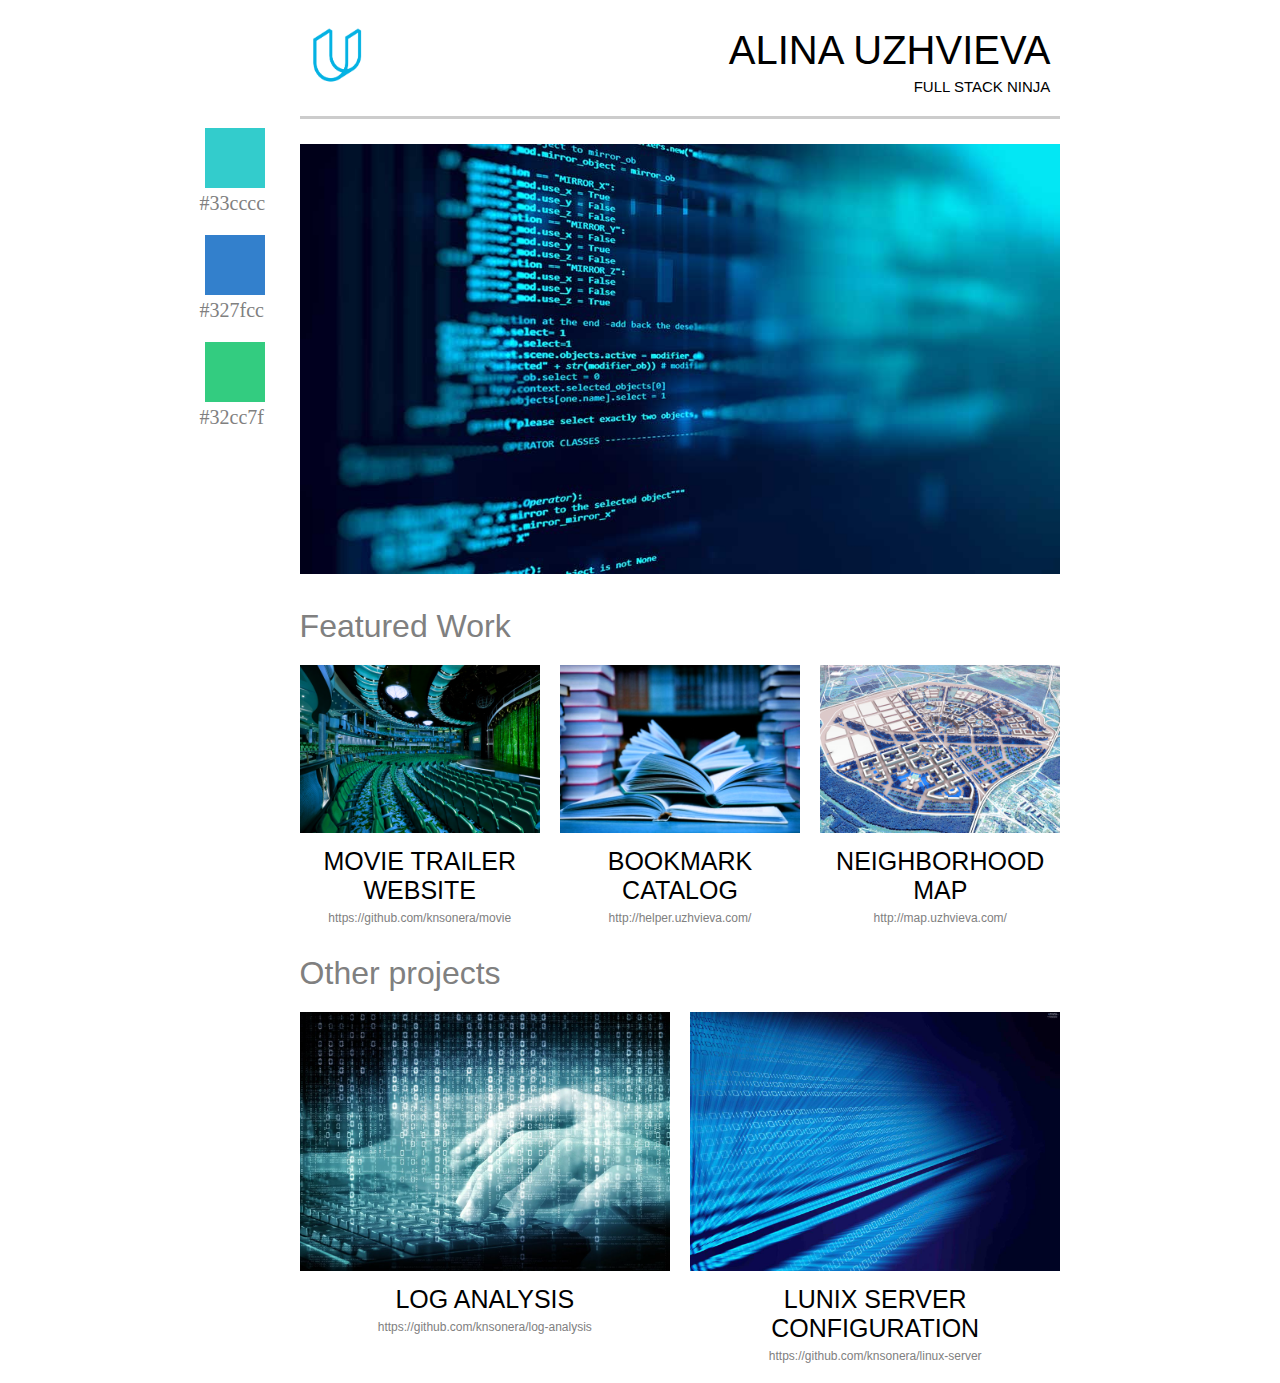
==== templates/index.html @ 1564e32f "removed redundant files" ====
<!DOCTYPE html>
<html lang="en">

<head>
  <meta charset="utf-8">
  <meta http-equiv="X-UA-Compatible" content="IE=edge">
  <meta name="viewport" content="width=device-width,initial-scale=1">
  <title>Portfolio</title>
  <link href="https://fonts.googleapis.com/css?family=Roboto:300,400,500"
    rel="stylesheet" type="text/css">
  <link rel="stylesheet" type="text/css" href="../static/css/style.css">
  <link rel="stylesheet" type="text/css" href="../static/css/responsive.css">
</head>

<body>
  <aside class="colors">
    <ul class="colors__inner">
      <li class="colors__next">
        <img class="colors__next__image" src="../static/images/cyan.png" alt="Cyan">
        <span class="colors__next__code">#33cccc</span>
      </li>
      <li class="colors__next">
        <img class="colors__next__image" src="../static/images/blue.png" alt="Blue">
        <span class="colors__next__code">#327fcc</span>
      </li>
      <li class="colors__next">
        <img class="colors__next__image" src="../static/images/green.png" alt="Green">
        <span class="colors__next__code">#32cc7f</span>
      </li>
    </ul>
  </aside>

  <main>
    <header>
      <div class="header__inner">
        <img class="header__logo" src="../static/images/udacity_mark.png" alt="Udacity">
        <div class="header__title">
          <h1 class="header__fullname">Alina Uzhvieva</h1>
          <h4 class="header__jobtitle">Full Stack Ninja</h4>
        </div>
      </div>
    </header>

    <hr>

    <figure>
      <img class="main__image" src="../static/images/coding.jpg" alt="Coding Image">
    </figure>

    <section class="featured">
      <h3 class="featured__title">Featured Work</h3>
      <div class="featured__grid">
        <div class="featured__tile__first">
          <img class="featured__tile__image" src="../static/images/movie.png"
            alt="Project 1">
          <h2 class="featured__tile__name">Movie Trailer Website</h2>
          <p class="featured__tile__url">
            <a href="https://github.com/knsonera/movie">
              https://github.com/knsonera/movie
            </a>
          </p>
        </div>
        <div class=featured__tile>
          <img class="featured__tile__image" src="../static/images/catalog.png"
            alt="Project 2">
          <h2 class="featured__tile__name">Bookmark Catalog</h2>
          <p class="featured__tile__url">
            <a href="http://helper.uzhvieva.com/">
              http://helper.uzhvieva.com/
            </a>
          </p>
        </div>
        <div class=featured__tile>
          <img class="featured__tile__image" src="../static/images/neighborhood.png"
            alt="Project 3">
          <h2 class="featured__tile__name">Neighborhood Map</h2>
          <p class="featured__tile__url">
            <a href="http://map.uzhvieva.com/">
              http://map.uzhvieva.com/
            </a>
          </p>
        </div>
      </div>
      <br>
      <h3 class="featured__title">Other projects</h3>
      <div class="featured__grid">
        <div class="featured__tile__first">
          <img class="featured__tile__image" src="../static/images/code1.png"
            alt="Project 1">
          <h2 class="featured__tile__name">Log Analysis</h2>
          <p class="featured__tile__url">
            <a href="https://github.com/knsonera/log-analysis">
              https://github.com/knsonera/log-analysis
            </a>
          </p>
        </div>
        <div class="featured__tile">
          <img class="featured__tile__image" src="../static/images/code2.png"
            alt="Project 1">
          <h2 class="featured__tile__name">Lunix Server Configuration</h2>
          <p class="featured__tile__url">
            <a href="https://github.com/knsonera/linux-server">
              https://github.com/knsonera/linux-server
            </a>
          </p>
        </div>
      </div>
    </section>

  </main>
</body>
</html>
---- static/css/style.css ----
/*
 *
 * Basic tag styles
 *
 */

body {
  width: 99%;
  display: flex;
  flex-wrap: wrap;
}

h1, h2, h3, h4, h5 {
  margin: 0;
  width: 100%;
}

section, div, main, figure, aside {
  box-sizing: border-box;
}

header {
  height: 100px;
}

main {
  width:80%;
}

figure {
  margin: 0;
}

ul {
  list-style: none;
  padding: 0;
  margin: 0;
}

hr {
  display: block;
  height: 5px;
  border: 0;
  border-top: 3px solid #ccc;
  padding: 0;
  margin-bottom: 20px;
  clear: both;
}

a {
  text-decoration: none;
  color: grey;
}

a:hover {
  cursor: pointer;
}

/*
 *
 * Sidebar with RGB-colors
 *
 */

.colors {
  height: 100%;
  width: 10%; /*Splitting space between sidebar and main section*/
  float:right;
  z-index: 1;
  top: 0;
  left: 0;
  padding-top: 120px; /*Aligning with main section*/
  margin-left: 30px;
  margin-right: 10px;
}

.colors__inner {
  display: inline-block;
}

.colors__next {
  margin-bottom: 20px;
}

.colors__next__image {
  width: 60px;
  height: 60px;
  margin-left: 10px;
}

.colors__next__code {
  display: block;
  margin-left: 5px;
  font-size: 1.25em;
  color: grey;
}

/*
 *
 * Header
 *
 */

.header__inner {
  width: 100%;
  display:flex;
  height:70px;
  align-items:flex-end; /*Title positioned at the right side of header*/
  font-family:Arial;
  padding-right: 10px;
}

.header__logo {
  height: 70px;
  width: 75px;
  margin-right:auto;
  align-self: center;
  padding-top: 25px;
}

.header__title {
  margin-left:auto;
  align-self:baseline;
}

.header__fullname, .header__jobtitle {
  text-align: right;
  text-transform: uppercase;
}

.header__fullname {
  font-size: 40px;
  font-weight: lighter;
  padding-top: 20px;
}

.header__jobtitle {
  padding-top: 5px;
  font-size: 15px;
  font-weight: lighter;
}

.main__image {
  width: 100%;
}

/*
 *
 * Featured projects
 *
 */

.featured {
  width: 100%;
  margin-top: 30px;
}

.featured__title {
  display: block;
  font-size: 32px;
  color: grey;
  font-family:Arial;
  font-weight: normal;
  margin-bottom: 20px;
}

/*
 *
 * Featured project tiles
 *
 */

.featured__grid {
  display: flex; /*Three projects in a row*/
  overflow: auto;
}

.featured__tile {
  display: inline-block;
  width: 30%;
  margin-left: 20px; /*Margin added to make some space between projects*/
  flex-grow: 1;
}

.featured__tile__first {
  display: inline-block;
  width: 30%;
  margin-left: 0; /*No margin before the first project*/
  flex-grow: 1;
}

.featured__tile__image {
  width: 100%;
}

.featured__tile__name {
  padding-top: 10px;
  font-size: 25px;
  text-align: center;
  text-transform: uppercase;
  font-family:Arial;
  font-weight: lighter;
}

.featured__tile__url {
  text-align: center;
  margin-top: 0.5em;
  font-family:Arial;
  font-weight: lighter;
  text-decoration: none;
  font-size: 12px;
}
---- static/css/responsive.css ----
/*
 *
 * Mobile:
 * - switched sidebar and main section for better look
 * - small fonts
 * - small icons
 * - featured projects in one column
 *
 */

@media screen and (max-width:600px)  {
  main {
    width:85%;
  }

  header {
    height: 75px;
  }

  hr {
    height: 3px;
    margin-bottom: 10px;
  }

  .header {
    width: 100%;
    order: 0;
  }

  .header__fullname {
    font-size: 25px;
  }

  .header__jobtitle {
    font-size: 16px;
  }

  .colors {
    order: 2;
    height: 60px;
    width: 13%;
    padding-top: 100px;
    margin-left: 0;
    margin-right: 0;
  }

  .colors__next {
    margin-bottom: 5px;
  }

  .colors__next__image {
    width: 40px;
    height: 40px;
  }

  .colors__next__code {
    font-size: 14px;
  }

  .featured {
    order: 1;
    margin-top: 10px;
  }

  .featured__title {
    padding-left: 10px;
    font-size: 20px;
    margin-bottom: 5px;
  }

  .featured__grid {
    display: inline-block;
  }

  .featured__tile {
    width: 100%;
    margin-left: 0;
  }

  .featured__tile__first {
    width: 100%;
  }

  .featured__tile__name {
    font-size: 18px;
    padding-top: 5px;
  }

  .featured__tile__url {
    margin-top: 3px;
  }
}

/*
 *
 * Tablet:
 * - sidebar on the left
 * - featured projects two in a row, two rows
 * - adjusted fonts
 * - adjusted icons
 * - adjusted margins and paddings
 *
 */

@media screen and (min-width:601px) and (max-width:900px)  {
  .header__fullname {
    font-size: 36px;
  }

  .header__jobtitle {
    font-size: 18px;
  }

  .header__logo {
    padding-top: 25px;
  }

  .colors {
    width: 13%;
    padding-top: 125px;
    margin-left: 10px;
    margin-right: 0;
  }

  .colors__next__image {
    width: 50px;
    height: 50px;
  }

  .colors__next__code {
    font-size: 16px;
  }

  .featured {
    margin-top: 10px;
  }

  .featured__title {
    padding-left: 10px;
    font-size: 28px;
    margin-bottom: 10px;
  }

  .featured__tile {
    margin-left: 15px;
  }

  .featured__tile__name {
    font-size: 22px;
    padding-top: 5px;
  }

  .featured__tile__url {
    margin-top: 3px;
  }

  .featured__grid {
    width: 100%;
    display: inline-block;
  }

  .featured__tile {
    width: 49.5%;
    display: inline-block;
    margin-left: 0;
  }

  .featured__tile__first {
    width: 49.5%;
    display: inline-block;
  }
}

/* Minor breakpoint: slightly bigger icons and fonts */

@media screen and (min-width:760px) {
  .colors__next__image {
    width: 60px;
    height: 60px;
  }

  .colors__next__code {
    font-size: 20px;
  }
}

/*
 *
 * Desktop:
 * - replicated design mockup
 * - large fonts
 * - large images and icons
 * - automatic left and right margins after width: 951px 
 *
 */

@media screen and (min-width:951px) {
  body {
    width: 951px;
    margin-left: auto;
    margin-right: auto;
  }
}
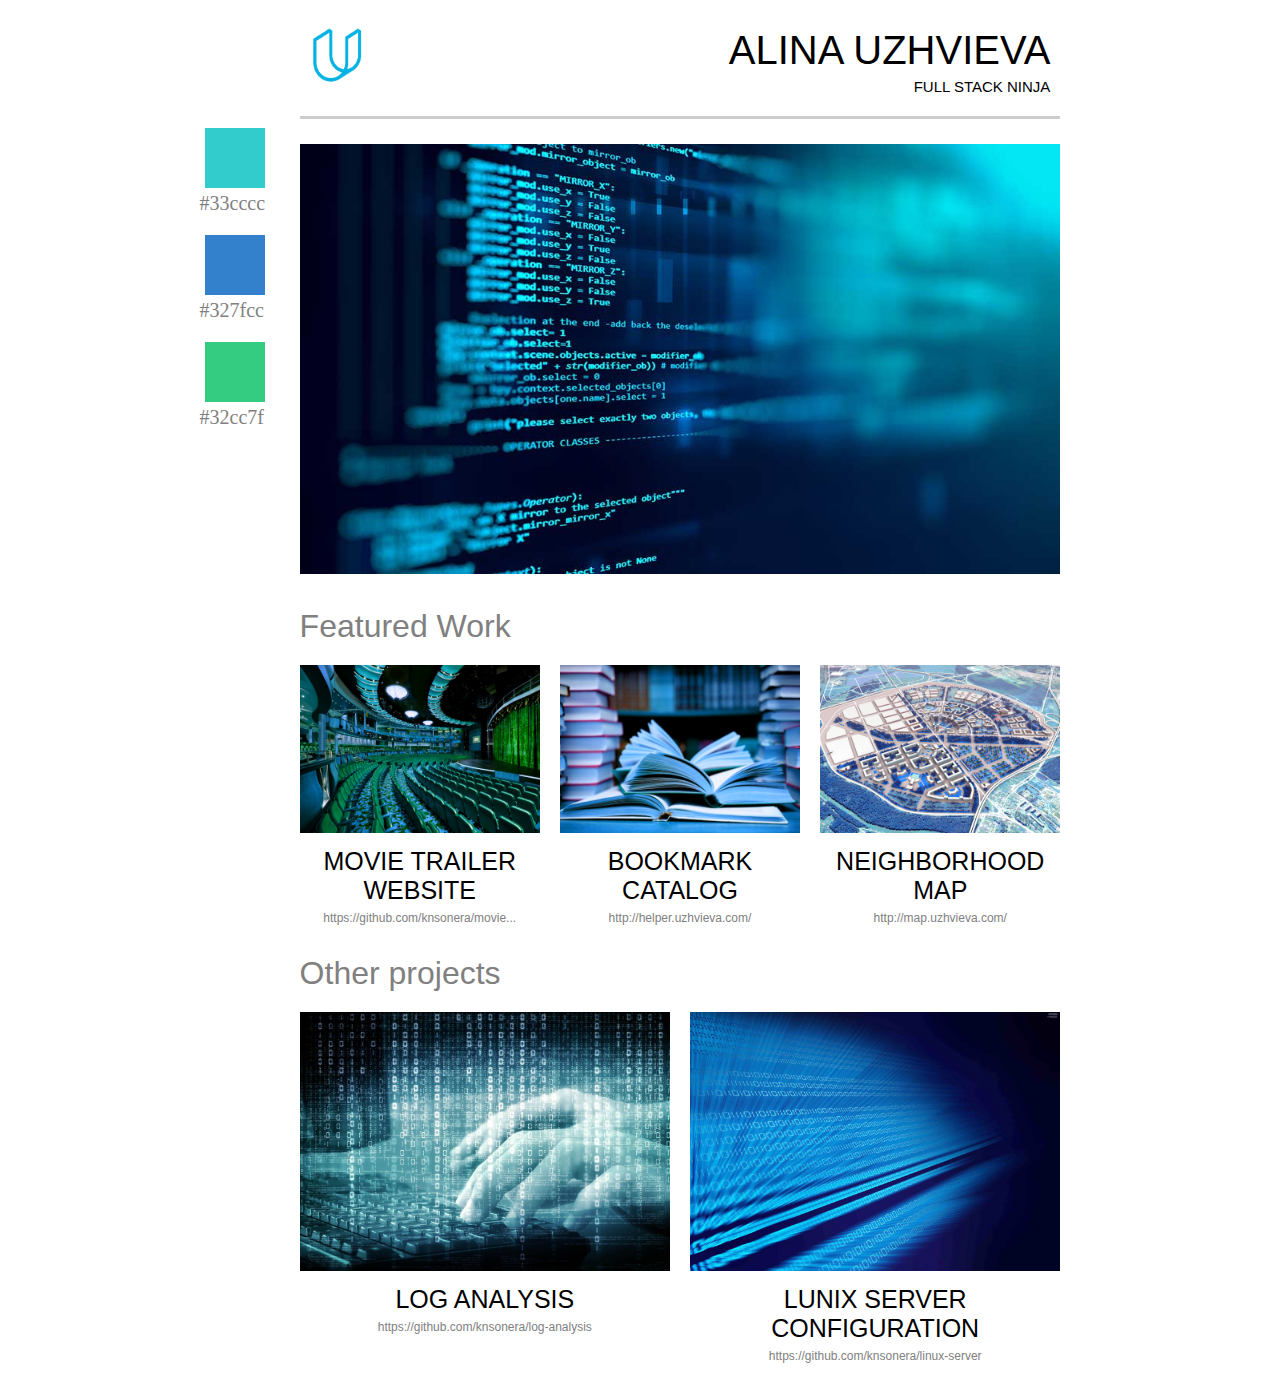
==== commit 18652ca2: "fix: url to movie trailer website" ====
--- a/templates/index.html
+++ b/templates/index.html
@@ -55,8 +55,8 @@
             alt="Project 1">
           <h2 class="featured__tile__name">Movie Trailer Website</h2>
           <p class="featured__tile__url">
-            <a href="https://github.com/knsonera/movie">
-              https://github.com/knsonera/movie
+            <a href="https://github.com/knsonera/movie_trailer_website">
+              https://github.com/knsonera/movie...
             </a>
           </p>
         </div>
